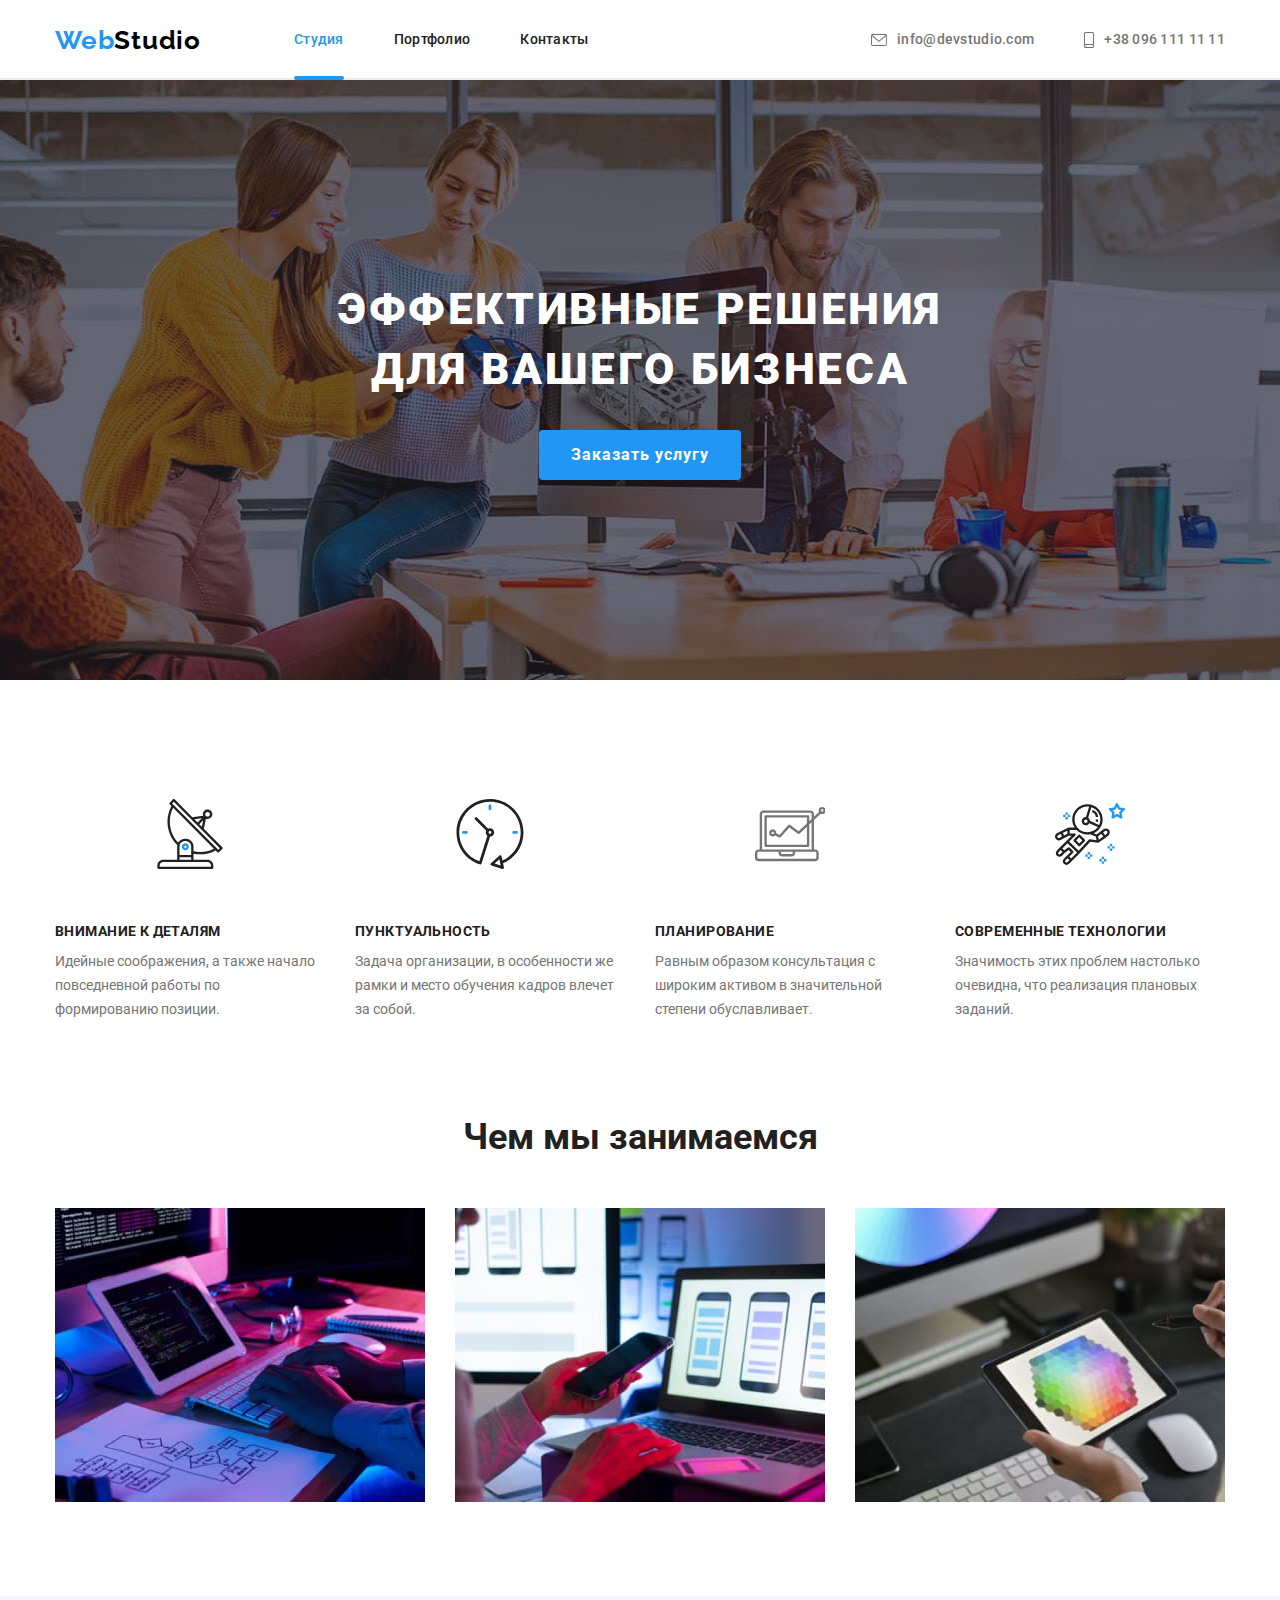
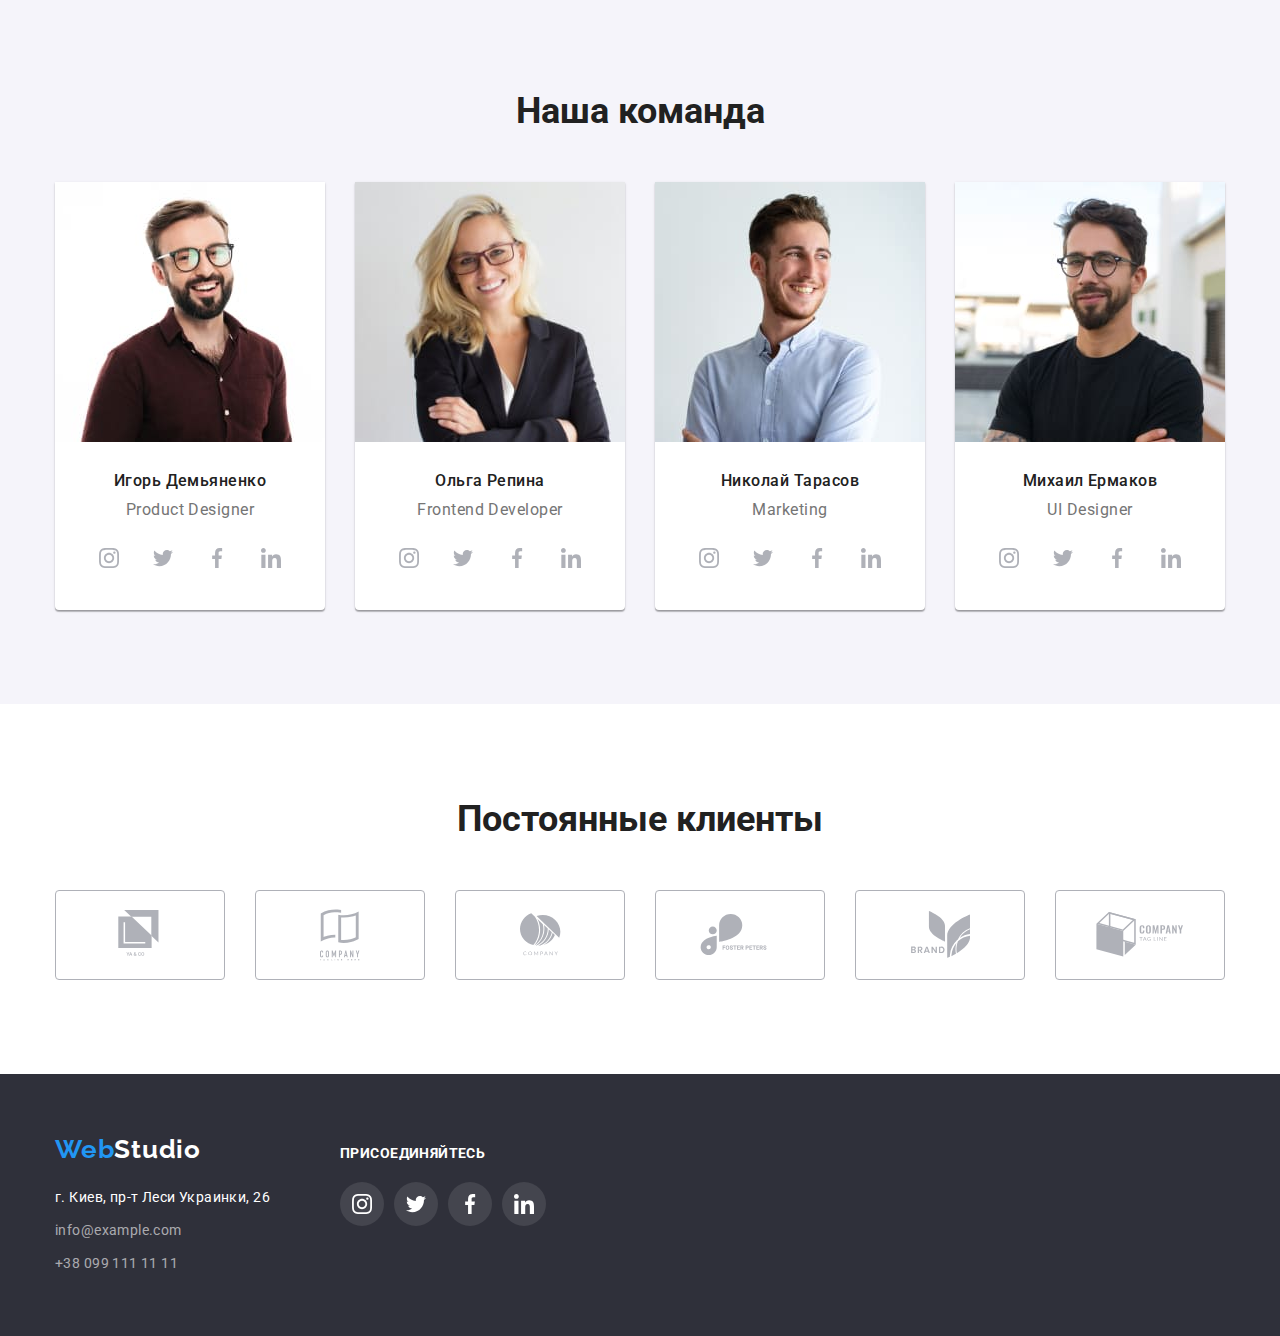
==== index.html @ 0f671690 "подчеркивание в хэдере" ====
<!DOCTYPE html>
<html lang="ru">
<head>
    <meta charset="UTF-8">
    <meta name="viewport" content="width=device-width, initial-scale=1.0">
    <title>WebStudio</title>
    <!--подключение шрифтов-->
     <link rel="preconnect" href="https://fonts.gstatic.com">
<link href="https://fonts.googleapis.com/css2?family=Raleway:wght@700&family=Roboto:wght@400;500;700;900&display=swap" rel="stylesheet">
<link rel="stylesheet" href="https://cdnjs.cloudflare.com/ajax/libs/modern-normalize/1.0.0/modern-normalize.min.css">    
<link rel="stylesheet" href="./css/styles.css" />
</head>
<body>
    <header class="header">
        <div class="container main-header">
            <nav class="main-nav">
                <a class="logo" href="/"><span class="logo-web">Web</span>Studio</a>
                <ul class="navigacion">
                    <li class="item"><a class="studio" href="">Студия</a></li>
                    <li class="item"><a class="link" href="./portfolio.html">Портфолио</a></li>
                    <li class="item"><a class="link" href="">Контакты</a></li>
                </ul>
            </nav>
            <ul class="contacts">
                <li class="item">
                    <a class="telefon focus" href="mailto:info@devstudio.com">
                        <svg class="contacts-icon" width="16" height="12"><use href="./images/symbol-defs1.svg#icon-mail"></use></svg>
                        info@devstudio.com
                    </a>
                </li>
                <li class="item">
                    <a class="telefon focus" href="tel:+380961111111">
                        <svg class="contacts-icon" width="10" height="16"><use href="./images/symbol-defs1.svg#icon-smartphone"></use></svg>
                        +38 096 111 11 11</a>
                </li>
            </ul>
        </div>
    </header>
    <main>
    <section class="hero hero-cont">
        <div class="container">
        <h1 class="hero-title">эффективные решения <br> для вашего бизнеса</h1>
        <a class="hero-button" href="">Заказать услугу</a>
        </div>
    </section>
    <section class="our-quality">
        <div class="container">
        <ul class="quality">
        <h2 class="visually-hidder">Наши качества</h2>
            <li class="quality-item">
                <div class="icon">
                    <svg width="70" height="70"><use href="./images/symbol-defs1.svg#icon-antanna"></use></svg>
                </div>
                <h3 class="quality-title">Внимание к деталям</h3>
                <p class="quality-text">Идейные соображения, а также начало повседневной работы по формированию позиции.</p>
             </li>
            <li class="quality-item">
                <div class="icon">
                    <svg width="70" height="70"><use href="./images/symbol-defs1.svg#icon-clock"></use></svg>
                </div>
                <h3 class="quality-title">пунктуальность</h3>
                <p class="quality-text">Задача организации, в особенности же рамки и место обучения кадров влечет за собой.</p>
            </li>
            <li class="quality-item">
                <div class="icon">
                    <svg width="70" height="70"><use href="./images/symbol-defs1.svg#icon-Vector"></use></svg>
                </div>
                <h3 class="quality-title">планирование</h3>
                <p class="quality-text">Равным образом консультация с широким активом в значительной степени обуславливает.</p>
            </li>
            <li class="quality-item">
                <div class="icon">
                    <svg width="70" height="70"><use href="./images/symbol-defs1.svg#icon-astronaut"></use></svg>
                </div>
                <h3 class="quality-title">современные технологии</h3>
                <p class="quality-text">Значимость этих проблем настолько очевидна, что реализация плановых заданий.</p>
            </li>
        </ul>
        </div>      
    </section>    
        <section class="section-work">
            <div class="container">
            <h2 class="section-title">Чем мы занимаемся</h2>
            <ul class="section-work-list">
                <li class="item"><img src="./images/box1.jpg" alt="" width="370"></li>
                <li class="item"><img src="./images/box2.jpg" alt="" width="370"></li>
                <li class="item"><img src="./images/box3.jpg" alt="" width="370"></li>
            </ul>
            </div>
        </section>
        <section class="section-team">
            <div class="container">
            <h2 class="section-title">Наша команда</h2>
            <ul class="team">
                <li class="item">
                    <img src="./images/igor.jpg" alt="Игорь Демьяненко" width="270">
                    <div class="team-worker">
                        <h3 class="team-name">Игорь Демьяненко</h3>
                        <p class="team-prof">Product Designer</p>
                        <ul class="network">
                            <li class="network-link">
                                <a href="" class="link">
                                    <svg class="icon" width="20px" height="20px" > <use href="./images/symbol-defs1.svg#icon-instagram"></use> </svg>
                                </a>
                            </li>
                            <li class="network-link">
                                <a href="" class="link">
                                    <svg class="icon" width="20" height="20" > <use href="./images/symbol-defs1.svg#icon-twitter"></use> </svg>
                                </a>
                            </li>
                            <li class="network-link">
                                <a href="" class="link">
                                    <svg class="icon" width="20" height="20" > <use href="./images/symbol-defs1.svg#icon-facebook"></use> </svg>
                                </a> 
                            </li>
                            <li class="network-link">
                                <a href="" class="link">
                                    <svg class="icon" width="20" height="20" > <use href="./images/symbol-defs1.svg#icon-linkedin"></use> </svg>
                                </a>
                            </li>
                        </ul>
                    </div>
                </li>
            
                <li class="item">
                    <img src="./images/olga.jpg" alt="Ольга Репина" width="270">
                    <div class="team-worker">
                        <h3 class="team-name">Ольга Репина</h3>
                        <p class="team-prof">Frontend Developer</p>
                        <ul class="network">
                            <li class="network-link">
                                <a href="" class="link">
                                    <svg class="icon" width="20px" height="20px" > <use href="./images/symbol-defs1.svg#icon-instagram"></use> </svg>
                                </a>
                            </li>
                            <li class="network-link">
                                <a href="" class="link">
                                    <svg class="icon" width="20" height="20" > <use href="./images/symbol-defs1.svg#icon-twitter"></use> </svg>
                                </a>
                            </li>
                            <li class="network-link">
                                <a href="" class="link">
                                    <svg class="icon" width="20" height="20" > <use href="./images/symbol-defs1.svg#icon-facebook"></use> </svg>
                                </a> 
                            </li>
                            <li class="network-link">
                                <a href="" class="link">
                                    <svg class="icon" width="20" height="20" > <use href="./images/symbol-defs1.svg#icon-linkedin"></use> </svg>
                                </a>
                            </li>
                        </ul>
                    </div>
                </li>
        
                <li class="item">
                    <img src="./images/kola.jpg" alt="Николай Тарасов" width="270">
                    <div class="team-worker">
                        <h3 class="team-name">Николай Тарасов</h3>
                        <p class="team-prof">Marketing</p>
                        <ul class="network">
                            <li class="network-link">
                                <a href="" class="link">
                                    <svg class="icon" width="20px" height="20px" > <use href="./images/symbol-defs1.svg#icon-instagram"></use> </svg>
                                </a>
                            </li>
                            <li class="network-link">
                                <a href="" class="link">
                                    <svg class="icon" width="20" height="20" > <use href="./images/symbol-defs1.svg#icon-twitter"></use> </svg>
                                </a>
                            </li>
                            <li class="network-link">
                                <a href="" class="link">
                                    <svg class="icon" width="20" height="20" > <use href="./images/symbol-defs1.svg#icon-facebook"></use> </svg>
                                </a> 
                            </li>
                            <li class="network-link">
                                <a href="" class="link">
                                    <svg class="icon" width="20" height="20" > <use href="./images/symbol-defs1.svg#icon-linkedin"></use> </svg>
                                </a>
                            </li>
                        </ul>
                    </div>
                </li>
            
                <li class="item">
                    <img src="./images/misha.jpg" alt="Михаил Ермаков" width="270">
                    <div class="team-worker">
                        <h3 class="team-name">Михаил Ермаков</h3>
                        <p class="team-prof">UI Designer</p>
                        <ul class="network">
                            <li class="network-link">
                                <a href="" class="link">
                                    <svg class="icon" width="20px" height="20px" > <use href="./images/symbol-defs1.svg#icon-instagram"></use> </svg>
                                </a>
                            </li>
                            <li class="network-link">
                                <a href="" class="link">
                                    <svg class="icon" width="20" height="20" > <use href="./images/symbol-defs1.svg#icon-twitter"></use> </svg>
                                </a>
                            </li>
                            <li class="network-link">
                                <a href="" class="link">
                                    <svg class="icon" width="20" height="20" > <use href="./images/symbol-defs1.svg#icon-facebook"></use> </svg>
                                </a> 
                            </li>
                            <li class="network-link">
                                <a href="" class="link">
                                    <svg class="icon" width="20" height="20" > <use href="./images/symbol-defs1.svg#icon-linkedin"></use> </svg>
                                </a>
                            </li>
                        </ul>
                    </div>
                </li>
            
            </ul>
            </div>
        </section>
        <section class="clients">
            <div class="container">
            <h2 class="section-title">Постоянные клиенты</h2>
            <ul class="clients-list">
                <li class="clients-link">
                    <a href="" class="link">
                        <svg class="icon" width="45" height="49"><use href="./images/symbol-defs1.svg#icon-client1"></use></svg>
                    </a>
                </li>
                <li class="clients-link">
                    <a href="" class="link">
                        <svg class="icon" width="40" height="52"><use href="./images/symbol-defs1.svg#icon-client2"></use></svg>
                    </a>
                </li>
                <li class="clients-link">
                    <a href="" class="link">
                        <svg class="icon" width="41" height="43"><use href="./images/symbol-defs1.svg#icon-client3"></use></svg>
                    </a>
                </li>
                <li class="clients-link">
                    <a href="" class="link">
                        <svg class="icon" width="80" height="42"><use href="./images/symbol-defs1.svg#icon-client4"></use></svg>
                    </a>
                </li>
                <li class="clients-link">
                    <a href="" class="link">
                        <svg class="icon" width="59" height="47"><use href="./images/symbol-defs1.svg#icon-client5"></use></svg>
                    </a>
                </li>
                <li class="clients-link">
                    <a href="" class="link">
                        <svg class="icon" width="88" height="45"><use href="./images/symbol-defs1.svg#icon-client6"></use></svg>
                    </a>
                </li>
            </ul>
            </div>
        </section>
    </main>
        <footer class="footer section">
            <div class="container">
                <div class="address-container">
                    <a class="logo-white" href="/"><span class="logo-web">Web</span>Studio</a>
                    <address class="footer-address">
                        <p class="address"> г. Киев, пр-т Леси Украинки, 26 </p>
                        <a class="address-tel" href="mailto:info@example.com">info@example.com </a>
                        <a class="address-tel" href="tel:+380991111111">+38 099 111 11 11</a>
                    </address>
                </div>    
                <div class="social">
                <p class="social-networks">присоединяйтесь</p>
                <ul class="network">
                    <li class="network-link">
                        <a href="" class="link">
                            <svg class="icon" width="20px" height="20px" > <use href="./images/symbol-defs1.svg#icon-instagram"></use> </svg>
                        </a>
                    </li>
                    <li class="network-link">
                        <a href="" class="link">
                            <svg class="icon" width="20" height="20" > <use href="./images/symbol-defs1.svg#icon-twitter"></use> </svg>
                        </a>
                    </li>
                    <li class="network-link">
                        <a href="" class="link">
                            <svg class="icon" width="20" height="20" > <use href="./images/symbol-defs1.svg#icon-facebook"></use> </svg>
                        </a> 
                    </li>
                    <li class="network-link">
                        <a href="" class="link">
                            <svg class="icon" width="20" height="20" > <use href="./images/symbol-defs1.svg#icon-linkedin"></use> </svg>
                        </a>
                    </li>
                </ul>
                </div>
            </div>        
        </footer>
</body>
</html>
---- css/styles.css ----
:root {
--secondary-color: #212121;
--main-color: #757575;
--additional-color: #FFFFFF;
--accent-color: #2196F3;
--logo-color: #000000;
--contacts-color: rgba(255,255,255,0.6);
--bgc-main: #FFFFFF;
--bgc-secondary: #2F303A;
--bgc-additional: #F5F4FA;
}

body{
    background-color: var(--bgc-main);
    color: var(--main-color);
    font-family: Roboto, sans-serif; 
    font-style: normal;   
}
a{
    text-decoration: none;
}
ul{
    list-style: none;
    margin: 0;
    padding: 0;
}
h1,h2,h3,p{
    margin-top: 0;
    margin-bottom: 0;
}
.img {
    display: block;
    max-width: 100%;
    height: auto;
}

.container{
    margin-left: auto;
    margin-right: auto; 
    width: 1200px;
    padding-left: 15px;
    padding-right: 15px;
}

.logo{
    font-family: Raleway, sans-serif;
    color: var(--logo-color);
font-weight: 700;
font-size: 26px;
line-height: 1.19;
letter-spacing: 0.03em;
}
.logo-white{
    color: var(--additional-color);
font-weight: 700;
font-family: Raleway, sans-serif;
font-size: 26px;
line-height: 1.19;
letter-spacing: 0.03em;
}
.logo-web{
    color: var(--accent-color);

}
.header {
    font-weight: 500;
    font-size: 14px;
    line-height: 1.14;
    letter-spacing: 0.02em; 
    position: relative;
}
.header::after{
    content:'';
    height: 2px;
    background-color: #ECECEC;
    position: absolute;
    display: block;
    left: 0;
    bottom: 0;
    width: 100%;

}
.navigacion,.contacts,.main-nav,.main-header{
    display: flex;
}
.main-nav{
    align-items: center;
}
.main-header{
    align-items: center;
}
.navigacion{
    margin-left: 93px;
}
.contacts{
    margin-left: auto;
}

.contacts .telefon{
    display: inline-flex;
    padding-top: 32px;
    padding-bottom: 32px;
    color: var(--main-color); 
    align-items: center;
    /* display: block; */
}

.contacts-icon,.icon{
    fill: currentColor;
}
.contacts .focus:hover,
.contacts .focus:focus{
    color: var(--accent-color);
    fill: currentColor;
}

/* .contacts .mail::before{
    display: inline-block;
    content: '';
    background-image: url(../images/mail-black.svg);
    width: 16px;
    height: 12px;
    margin-right: 10px;
    background-repeat: no-repeat;
    vertical-align: middle;
    color: var(--main-color);
}
.contacts .phone::before{
    display: inline-block;
    content: '';
    background-image: url(../images/smartphone.svg);
    width: 10px;
    height: 16px;
    margin-right: 10px;
    background-repeat: no-repeat;
    background-position: top;
    color: var(--main-color);
    vertical-align: middle;
} */

.navigacion .studio{
    color: var(--accent-color);
    display: block;
    padding-top: 32px;
    padding-bottom: 32px;
    position: relative;
}
.studio::after{
    content: '';
    display: block;
    width: 100%;
    height: 4px;
    background-color: var(--accent-color);
    position: absolute;
    left: 0;
    bottom: 0;
    border-radius: 2px;
    z-index: 2;
}
.navigacion .link{
    color: var(--secondary-color);
    display: block;
    padding-top: 32px;
    padding-bottom: 32px;
}

/*задаем марджин элементам ли кроме последнего*/
.navigacion .item+.item{
    margin-left: 50px;
}
.contacts .item+.item{
    margin-left: 50px;
}
.contacts .item svg{
    margin-right: 10px;
}
.navigacion .link:hover,
.navigacion .link:focus{
    color: var(--accent-color);
}


.hero{
    text-align: center;
    padding-top: 200px;
    padding-bottom: 200px;
    
}
 .hero-cont{
     background:#C4C4C4 ;
    width: 100%;
    background-image: linear-gradient(to right, rgba(47,48,58,0.4),rgba(47,48,58,0.4)), url(../images/fond.jpg);
    background-repeat: no-repeat;
    background-position: center;
    height: 600px;
    max-width: 1600px;
    margin-left: auto;
    margin-right: auto;
    background-size: cover;

} 
.hero .hero-title{
    font-weight: 900;
    font-size: 44px;
    line-height: 1.36;    
    letter-spacing: 0.06em;
    color: var(--additional-color);
    text-transform: uppercase;
    margin-bottom: 30px;
} 
.hero-button{
font-weight: 700;
font-size: 16px;
line-height: 1.88;
letter-spacing: 0.06em;
color: var(--additional-color);
background-color: var(--accent-color);
display: inline-block;
min-width: 200px;
border-radius: 4px;
padding: 10px 32px;
}
/*наши качества*/
.our-quality{
    padding-top: 94px;
}
.visually-hidder{
    position: absolute;
    width: 1px;
    height: 1px;
    margin: -1px;
    border: 0;
    padding: 0;
    clip: rect(0 0 0 0);
    overflow: hidden;
}

.quality .quality-title{
color: var(--secondary-color);
    font-weight: 700;
font-size: 14px;
line-height: 1.14;
letter-spacing: 0.03em;
text-transform: uppercase;
margin-bottom: 10px;
}
.quality .quality-text{
font-weight: 400;
font-size: 14px;
line-height: 1.71;
}
.quality{
    display: flex;
}
.quality-item{
    width: 270px;
}
.quality-item .icon{
    /* border: 1px solid red; */
    height: 120px;
    border-radius: 4px;
    background: var(--additional-color);
    margin-bottom: 30px;
    display: flex;
    justify-content: center;
    align-items: center;
}
/* .quality-item::before{ */
    /* display: block; */
    /* content: ''; */
    /* height: 120px; */
    /* background-repeat: no-repeat; */
    /* background-position: center; */
/* } */
/* .quality-item:nth-child(1)::before{ */
    /* background-image: url(../images/antanna.svg); */
/* } */
/* .quality-item:nth-child(2)::before{ */
    /* background-image: url(../images/clock.svg); */
/* } */
/* .quality-item:nth-child(3)::before{ */
    /* background-image: url(../images/Vector.svg); */
/* } */
/* .quality-item:nth-child(4)::before{ */
    /* background-image: url(../images/astronaut.svg); */
/* } */
.quality .quality-item + .quality-item{
    margin-left: 30px;
}
.section-work{
padding-top: 94px;
padding-bottom: 94px;
}
.section-team{
    background-color: var(--bgc-additional) ;
    padding-top: 94px;
    padding-bottom: 94px;
}
.section-team .team{
    display: flex;
}
.team img{
    display: block;
}
.team .item{
    box-shadow: 0px 1px 3px rgba(0, 0, 0, 0.12), 0px 1px 1px rgba(0, 0, 0, 0.14), 0px 2px 1px rgba(0, 0, 0, 0.2);
    border-radius: 0px 0px 4px 4px;
    background: var(--bgc-main);
    width: 270px;

}

.team .item + .item{
    margin-left: 30px;
}
.team-worker{
    padding: 30px 32px;
    text-align: center;
}
.team .team-name{
    color: var(--secondary-color);
font-weight: 500;
font-size: 16px;
line-height: 1.18;
letter-spacing: 0.03em;
margin-bottom: 10px;
}
.team .team-prof{
font-weight: 400;
font-size: 16px;
line-height: 1.18;
letter-spacing: 0.03em;
margin-bottom: 16px;
}
.section-title{
color: var(--secondary-color);
    font-weight: 700;
font-size: 36px;
line-height: 1.17;
text-align: center;
margin-bottom: 50px;
}
.section-work-list img{
    display: block;
}
.section-work-list{
    display: flex;
}
.section-work-list .item + .item{
    margin-left: 30px;
}

.team .team-name{
    color: var(--secondary-color);
font-weight: 500;
font-size: 16px;
line-height: 1.18;
text-align: center;
letter-spacing: 0.03em;
margin-bottom: 10px;
}
.team .team-prof{
font-weight: 400;
font-size: 16px;
line-height: 1.18;
text-align: center;
letter-spacing: 0.03em;
}
.clients{
    padding-top: 94px;
    padding-bottom: 94px;
}
.clients h2{
    margin-bottom: 50px;
}

.clients-list{
    display: flex;
}
.clients-list .clients-link + .clients-link{
    margin-left: 30px;
}

/* задаем цвет иконок в секции наша команда и постоянные клиенты */
.team-worker .network .icon{
    fill:currentColor;

}
.clients-link .icon{
    fill:currentColor;

}

.team-worker .network-link .link:hover,
.team-worker .network-link .link:focus{
    color: var(--additional-color);
    border: 1px solid var(--accent-color);
    background: var(--accent-color);
    border-radius: 50%;

}

.network-link .link{
    display: flex;
    width: 44px;
    height: 44px;
   justify-content: center;
    align-items: center; 
    color: #AFB1B8;
}

.clients-link .link{
    display: flex;
    border-radius: 4px; 
    width: 170px;
    height: 90px; 
    border: 1px solid #AFB1B8;

    justify-content: center;
    align-items: center;
    color: #AFB1B8;
}

.clients-link .link:hover,
.clients-link .link:focus{
    border: 1px solid var(--accent-color);
    color: var(--accent-color);
    border-radius: 4px; 

}

.footer{
background-color: var(--bgc-secondary);
font-weight: 400;
font-size: 14px;
line-height: 1.71;
letter-spacing: 0.03em;
padding-top: 60px;
padding-bottom: 60px;
}
.footer .address{
color: var(--additional-color);
font-style: normal;
}

.footer-address{
    margin-top: 20px;
}
.address-tel{
    display: flex;
    margin-top: 9px;
}
.footer .address-tel{
color: var(--contacts-color);
font-style: normal;
}
.address-container{
    margin-right: 70px;
}
.network{
    display: flex;
}
.social-networks{
    font-size: 14px;
    font-weight: 700;
    line-height: 1.14;
    letter-spacing: 0.03em;
    text-transform: uppercase;
    color: var(--additional-color);
    margin-bottom: 20px;
}
.social .link{
    background: #44454E;
}
.network .network-link+.network-link{
    margin-left: 10px;
}
.social .network .link{
/* border: 1px solid  #44454E; */
border-radius: 50%;

}

.footer .container{
    display: flex;
    align-items: baseline;
}
.social .network-link .icon{
    fill: var(--additional-color);
}
.footer .network-link .link:hover,
.footer .network-link .link:focus{
    background: var(--accent-color);
}

/*стили Портфолио*/
.portfolio h2{
font-weight: 700;
font-size: 18px;
line-height: 2;
letter-spacing: 0.06em;
color: var(--secondary-color);
}
.portfolio p{
font-weight: 400;
font-size: 16px;
line-height: 1.88;
letter-spacing: 0.03em;
color: var(--main-color);
}
.projects.container{
padding-top: 94px;
padding-bottom: 94px;
}

.filter-button{
font-weight: 500;
font-size: 16px;
line-height: 1.62;
text-align: center;
letter-spacing: 0.03em;
color: var(--secondary-color);
font-family: Roboto, sans-serif;
border-radius: 4px;
padding: 6px 22px;
border-style: none;
}

.filter{
    display: flex;
    justify-content: center;
    margin-bottom: 50px;
}
.filter .item + .item{
    margin-left: 8px;
}
.examples .item a{
    display: block;
}
.examples .item img{
    display: block;
}
.examples{
    display: flex;
    flex-wrap: wrap;
}
.examples-content{
    padding: 20px 24px;
    border: 1px solid #EEEEEE;
    border-top: none;
}
.examples-text {
    margin-bottom: 4px;
}
.examples .item{
    width: calc((100% - 60px) / 3);
    margin-right: 30px;
    margin-bottom: 30px;
}
.examples .item:nth-child(3n){
    margin-right: 0;
}
.examples .item:nth-last-child(-n + 3){
    margin-bottom: 0;
}
.examples .link:hover{
    box-shadow: 0px 1px 1px rgba(0, 0, 0, 0.12), 0px 4px 4px rgba(0, 0, 0, 0.06), 1px 4px 6px rgba(0, 0, 0, 0.16);
}

.filter .filter-button:hover,
.filter .filter-button:focus{
    color: var(--additional-color);
    background-color: var(--accent-color);
}
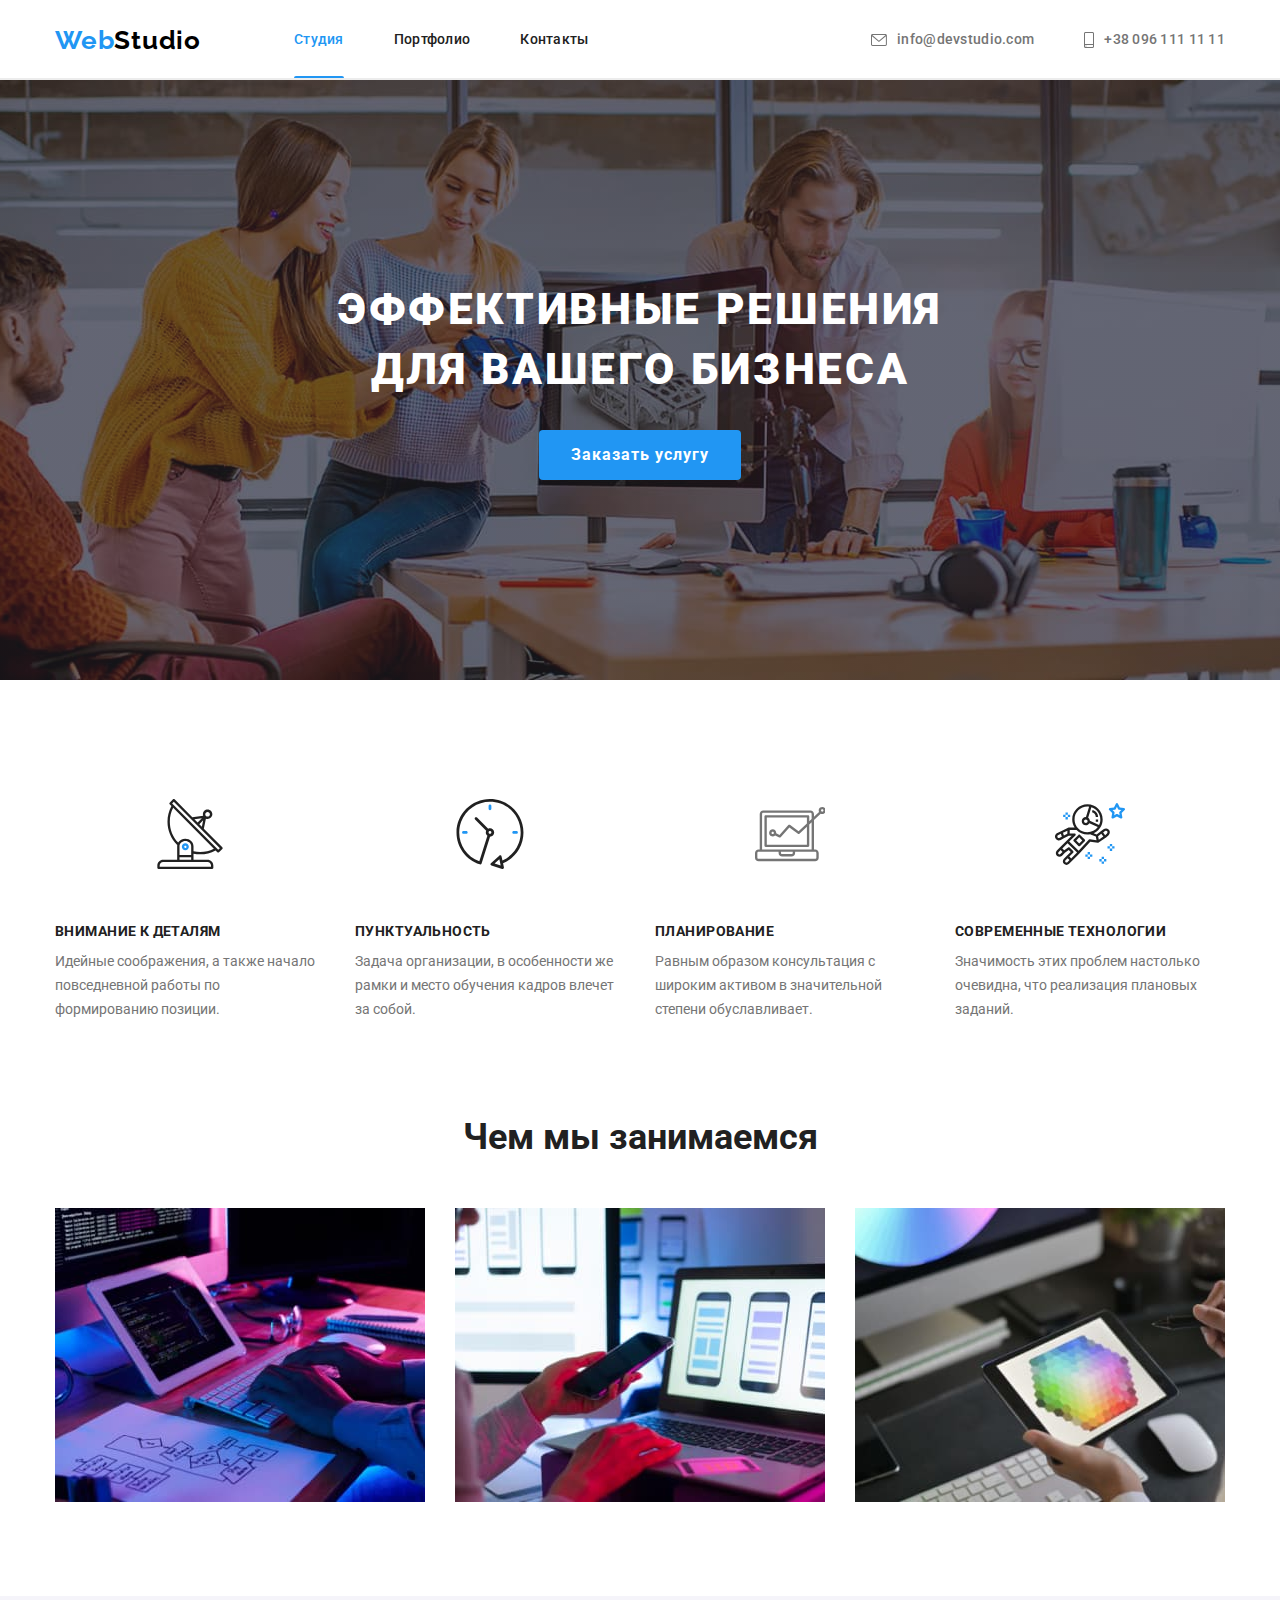
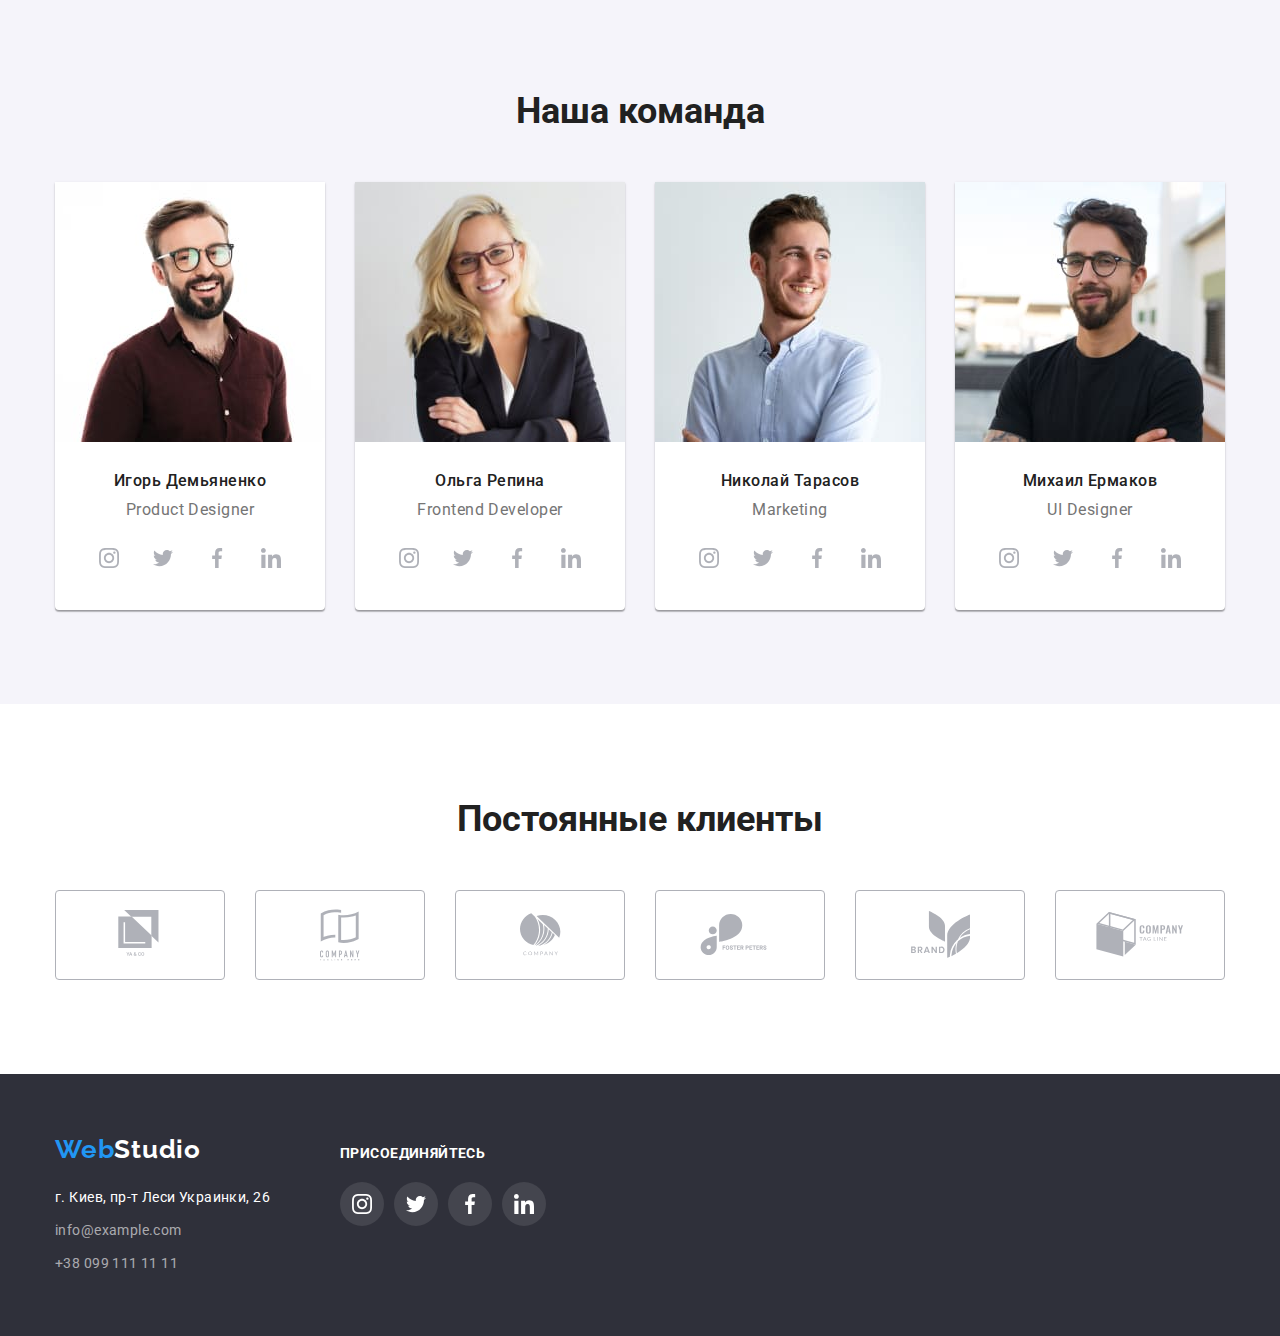
==== commit 6b2a6bd7: "модальное окно,переходы css" ====
--- a/index.html
+++ b/index.html
@@ -1,4 +1,4 @@
-<!DOCTYPE html>
+ <!DOCTYPE html>
 <html lang="ru">
 <head>
     <meta charset="UTF-8">
@@ -38,11 +38,38 @@
     </header>
     <main>
     <section class="hero hero-cont">
-        <div class="container">
-        <h1 class="hero-title">эффективные решения <br> для вашего бизнеса</h1>
-        <a class="hero-button" href="">Заказать услугу</a>
+         <div class="container">
+            <h1 class="hero-title">эффективные решения <br> для вашего бизнеса</h1>
+            <!-- <a class="hero-button" href="" >Заказать услугу</a> -->
+            <button class="hero-button" type="button" data-modal-open>Заказать услугу</button>
         </div>
+        <div class="backdrop is-hidden" data-modal>
+            <div class="modal">
+            <!-- <button class="button-close-modal" width="18" height="18" data-model-close>
+                <svg width="11" height="11">
+                    <use href="./images/close-black.svg"></use>
+                </svg>
+            </button> -->
+                <button class="close-modal" type="button" data-modal-close>
+                <svg class="icon" width="11" height="11">
+                    <use href="./images/sprite-close.svg#icon-close-black"></use>
+                </svg> 
+                </button>
+
+            </div>
+            
+            <!-- <button type="button" data-modal-open>открыть</button>  
+            <div class="backdrop is-hidden" data-modal>
+                <div class="modal">
+                    <p>fklarglerbd.e</p>
+                    <button type="button" data-modal-close>закрыыыть</button>
+                </div>
+            </div>  -->
+
     </section>
+
+    </div>
+
     <section class="our-quality">
         <div class="container">
         <ul class="quality">
@@ -253,6 +280,7 @@
             </div>
         </section>
     </main>
+    
         <footer class="footer section">
             <div class="container">
                 <div class="address-container">
@@ -288,7 +316,9 @@
                     </li>
                 </ul>
                 </div>
-            </div>        
+            </div>   
+
         </footer>
+<script src="./js/modal.js"></script>
 </body>
 </html>--- a/css/styles.css
+++ b/css/styles.css
@@ -103,6 +103,9 @@
     color: var(--main-color); 
     align-items: center;
     /* display: block; */
+    transition-property: color, transform;
+  transition-duration: 250ms;
+  transition-timing-function: cubic-bezier(0.4, 0, 0.2, 1);
 }
 
 .contacts-icon,.icon{
@@ -112,6 +115,8 @@
 .contacts .focus:focus{
     color: var(--accent-color);
     fill: currentColor;
+    /* transition: transform 250ms cubic-bezier(0.4, 0, 0.2, 1); */
+
 }
 
 /* .contacts .mail::before{
@@ -155,13 +160,16 @@
     left: 0;
     bottom: 0;
     border-radius: 2px;
-    z-index: 2;
+    /* z-index: 1; */
 }
 .navigacion .link{
     color: var(--secondary-color);
     display: block;
     padding-top: 32px;
     padding-bottom: 32px;
+    transition-property: color, transform;
+  transition-duration: 250ms;
+  transition-timing-function: cubic-bezier(0.4, 0, 0.2, 1);
 }
 
 /*задаем марджин элементам ли кроме последнего*/
@@ -209,6 +217,7 @@
     margin-bottom: 30px;
 } 
 .hero-button{
+    margin: 0;
 font-weight: 700;
 font-size: 16px;
 line-height: 1.88;
@@ -219,7 +228,64 @@
 min-width: 200px;
 border-radius: 4px;
 padding: 10px 32px;
-}
+cursor: pointer;
+border: none;
+}
+.backdrop{
+    position: fixed;
+    top: 0;
+    left: 0;
+    width: 100%;
+    height: 100%;
+    background: rgba(0, 0, 0, 0.2);
+        opacity: 1;
+
+}
+.modal {
+    width: 528px;
+    height: 581px;
+    background-color: #fff;
+    position: absolute;
+    top: 50%;
+    left: 50%;
+    transform: translate(-50%,-50%) scale(1);
+    transition: transform 250ms cubic-bezier(0.4, 0, 0.2, 1);
+
+}
+
+.close-modal{
+    position: absolute;
+    top: 8px;
+    right: 8px;
+    display: block;
+    display: flex;
+    border-radius: 50%;
+    padding: 8px;
+    cursor: pointer;
+    background-color: #fff;
+    border: 1px solid rgba(0, 0, 0, 0.1);
+    }
+    
+.backdrop.is-hidden .modal{
+    transform: translate(-50%,-50%) scale(0.8);
+
+
+}
+
+.backdrop.is-hidden{
+    opacity: 0;
+    pointer-events: none;
+}
+
+/* .button-close-modal{
+    display: block;
+    display: flex;
+color: #000;
+justify-content: center;
+align-items: center;
+margin: 0;
+border-radius: 50%;
+} */
 /*наши качества*/
 .our-quality{
     padding-top: 94px;
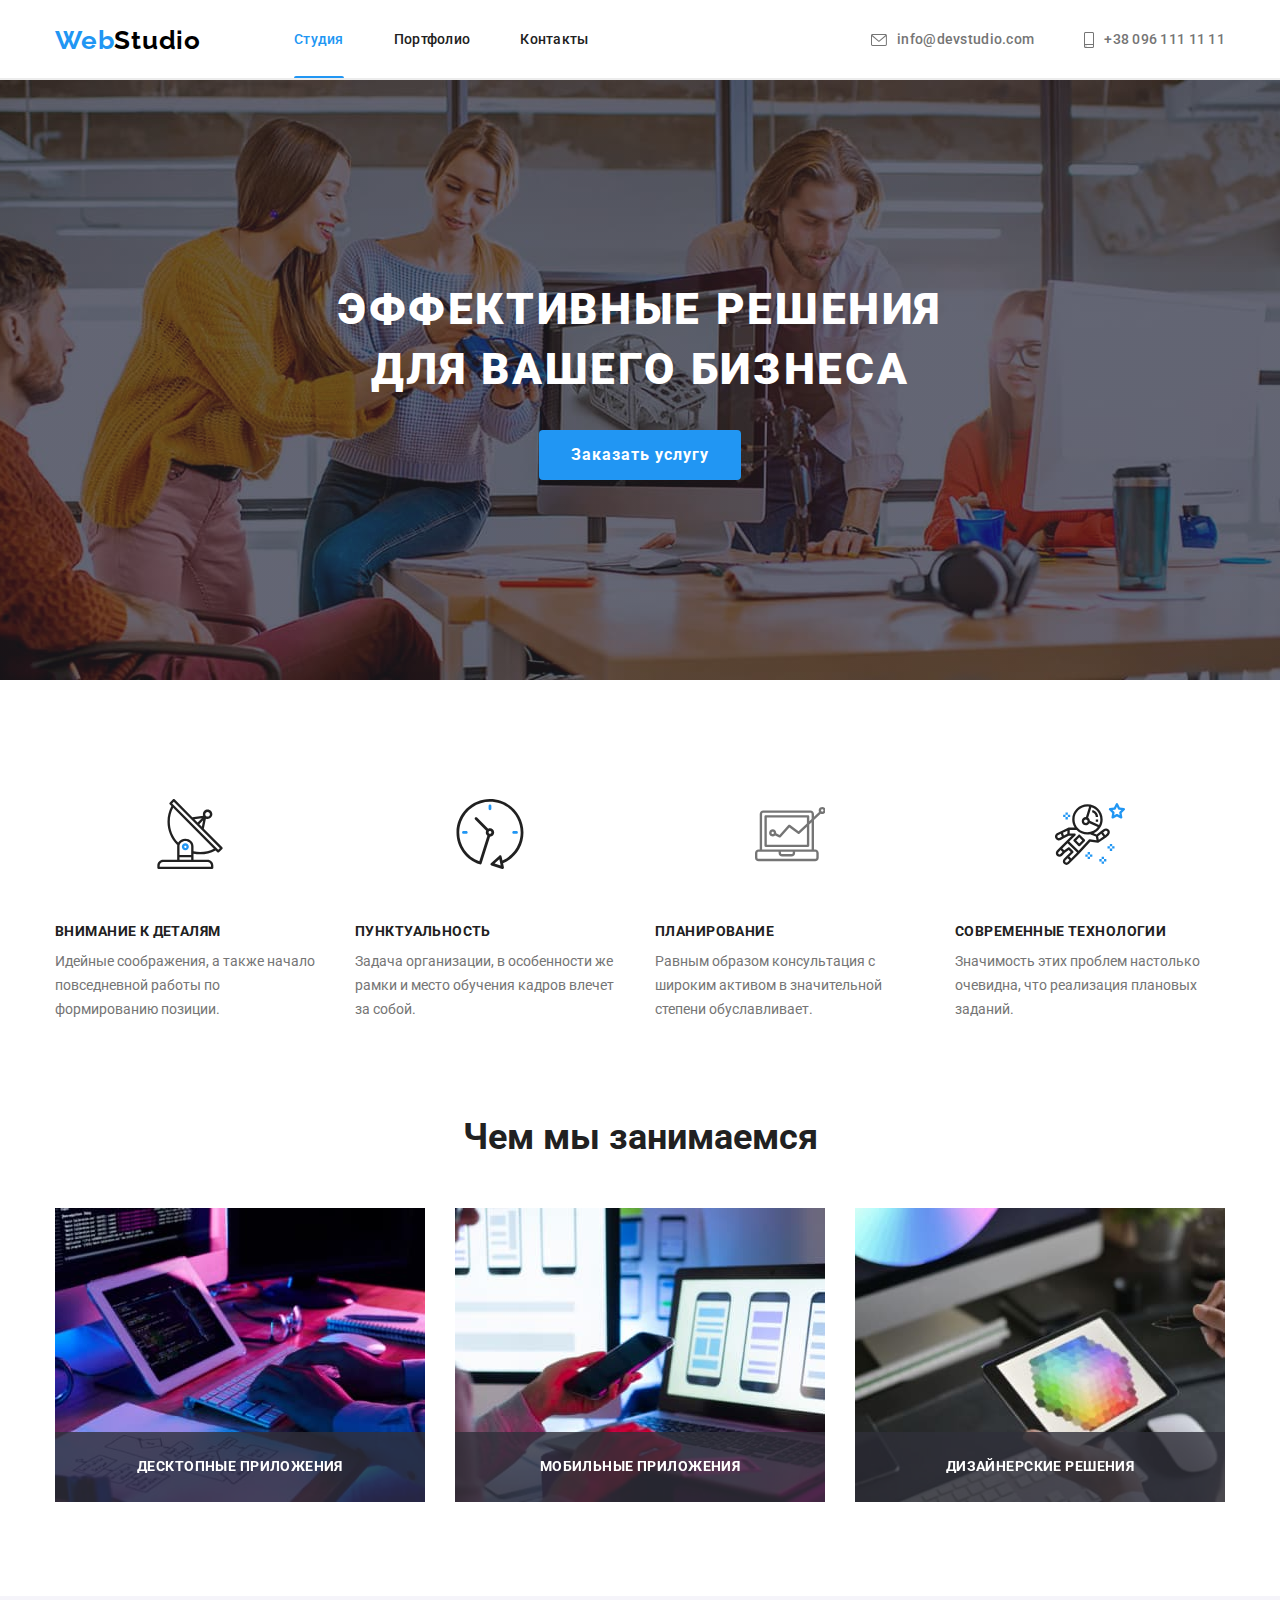
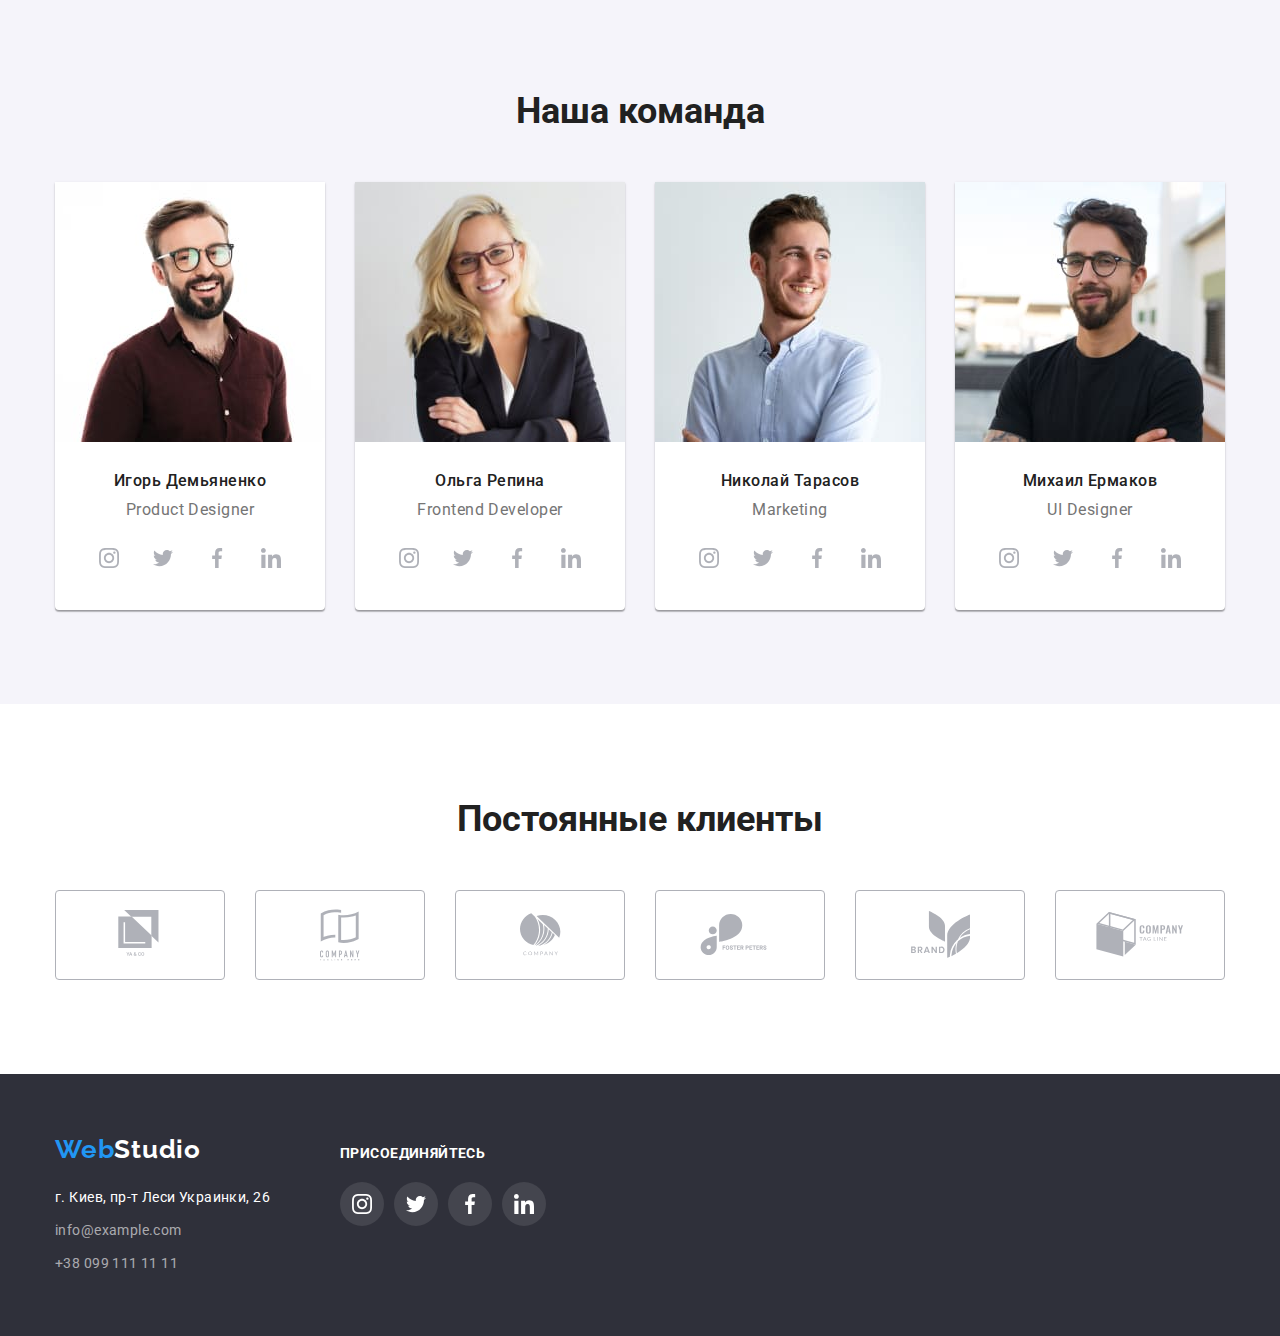
==== commit 732cfbb2: "анимация переходов,наложение текста на картинку" ====
--- a/index.html
+++ b/index.html
@@ -109,9 +109,18 @@
             <div class="container">
             <h2 class="section-title">Чем мы занимаемся</h2>
             <ul class="section-work-list">
-                <li class="item"><img src="./images/box1.jpg" alt="" width="370"></li>
-                <li class="item"><img src="./images/box2.jpg" alt="" width="370"></li>
-                <li class="item"><img src="./images/box3.jpg" alt="" width="370"></li>
+                <li class="item">
+                    <img src="./images/box1.jpg" alt="" width="370">
+                    <span class="work-overlay">Десктопные приложения</span>
+                </li>
+                <li class="item">
+                    <img src="./images/box2.jpg" alt="" width="370">
+                    <span class="work-overlay">Мобильные приложения</span>
+                </li>
+                <li class="item">
+                    <img src="./images/box3.jpg" alt="" width="370">
+                    <span class="work-overlay">Дизайнерские решения</span>
+                </li>
             </ul>
             </div>
         </section>
--- a/css/styles.css
+++ b/css/styles.css
@@ -103,9 +103,9 @@
     color: var(--main-color); 
     align-items: center;
     /* display: block; */
-    transition-property: color, transform;
-  transition-duration: 250ms;
-  transition-timing-function: cubic-bezier(0.4, 0, 0.2, 1);
+    /* transition-property: color, transform;
+  transition-duration: 250ms; */
+  transition: color 250ms cubic-bezier(0.4, 0, 0.2, 1);
 }
 
 .contacts-icon,.icon{
@@ -167,9 +167,9 @@
     display: block;
     padding-top: 32px;
     padding-bottom: 32px;
-    transition-property: color, transform;
-  transition-duration: 250ms;
-  transition-timing-function: cubic-bezier(0.4, 0, 0.2, 1);
+    /* transition-property: color, transform;
+  transition-duration: 250ms; */
+  transition: color 250ms cubic-bezier(0.4, 0, 0.2, 1);
 }
 
 /*задаем марджин элементам ли кроме последнего*/
@@ -415,7 +415,31 @@
 .section-work-list .item + .item{
     margin-left: 30px;
 }
-
+.work-overlay{
+    margin: 0;
+    font-family: Roboto,sans-serif;
+font-weight: 700;
+font-size: 14px;
+line-height: 1.14;
+text-align: center;
+letter-spacing: 0.03em;
+text-transform: uppercase;
+color: #FFFFFF;
+padding: 27px 82px;
+background: rgba(47, 48, 58, 0.8);
+width: 370px;
+display: block;
+position: absolute;
+bottom: 0;
+left: 0;
+
+}
+.section-work .item{
+    position: relative;
+}
+.section-work .work-overlay{
+
+}
 .team .team-name{
     color: var(--secondary-color);
 font-weight: 500;
@@ -457,6 +481,21 @@
 
 }
 
+
+.network-link .link{
+    display: flex;
+    width: 44px;
+    height: 44px;
+   justify-content: center;
+    align-items: center; 
+    color: #AFB1B8;
+    transition: color 250ms cubic-bezier(0.4, 0, 0.2, 1),
+    background 250ms cubic-bezier(0.4, 0, 0.2, 1);
+
+
+
+}
+
 .team-worker .network-link .link:hover,
 .team-worker .network-link .link:focus{
     color: var(--additional-color);
@@ -465,16 +504,6 @@
     border-radius: 50%;
 
 }
-
-.network-link .link{
-    display: flex;
-    width: 44px;
-    height: 44px;
-   justify-content: center;
-    align-items: center; 
-    color: #AFB1B8;
-}
-
 .clients-link .link{
     display: flex;
     border-radius: 4px; 
@@ -485,6 +514,8 @@
     justify-content: center;
     align-items: center;
     color: #AFB1B8;
+    transition: color 250ms cubic-bezier(0.4, 0, 0.2, 1), border 250ms cubic-bezier(0.4, 0, 0.2, 1);
+
 }
 
 .clients-link .link:hover,
@@ -537,6 +568,8 @@
 }
 .social .link{
     background: #44454E;
+    transition: background 250ms cubic-bezier(0.4, 0, 0.2, 1);
+
 }
 .network .network-link+.network-link{
     margin-left: 10px;
@@ -590,6 +623,8 @@
 border-radius: 4px;
 padding: 6px 22px;
 border-style: none;
+transition: color 250ms cubic-bezier(0.4, 0, 0.2, 1), background-color 250ms cubic-bezier(0.4, 0, 0.2, 1);
+
 }
 
 .filter{
@@ -623,16 +658,47 @@
     margin-right: 30px;
     margin-bottom: 30px;
 }
+.examples .overlay{
+    position: absolute;
+    top: 0;
+    left: 0;
+    width: 370px;
+    height: 294px;
+    padding: 63px 24px;
+    font-family: Roboto, sans-serif;
+font-weight: 400;
+font-size: 18px;
+line-height: 1.56;
+letter-spacing: 0.03em;
+background: rgba(33, 150, 243, 0.9);
+color: var(--additional-color);
+transform: translateY(100%);
+transition: transform 250ms cubic-bezier(0.4, 0, 0.2, 1);
+}
 .examples .item:nth-child(3n){
     margin-right: 0;
 }
 .examples .item:nth-last-child(-n + 3){
     margin-bottom: 0;
 }
+.examples .link{
+    transition: box-shadow 250ms cubic-bezier(0.4, 0, 0.2, 1);
+
+}
 .examples .link:hover{
     box-shadow: 0px 1px 1px rgba(0, 0, 0, 0.12), 0px 4px 4px rgba(0, 0, 0, 0.06), 1px 4px 6px rgba(0, 0, 0, 0.16);
-}
-
+
+}
+.examples .img-overlay{
+    position: relative;
+    overflow: hidden;
+
+}
+.examples .link:hover .overlay{
+    transform:translate(0);
+
+
+}
 .filter .filter-button:hover,
 .filter .filter-button:focus{
     color: var(--additional-color);
